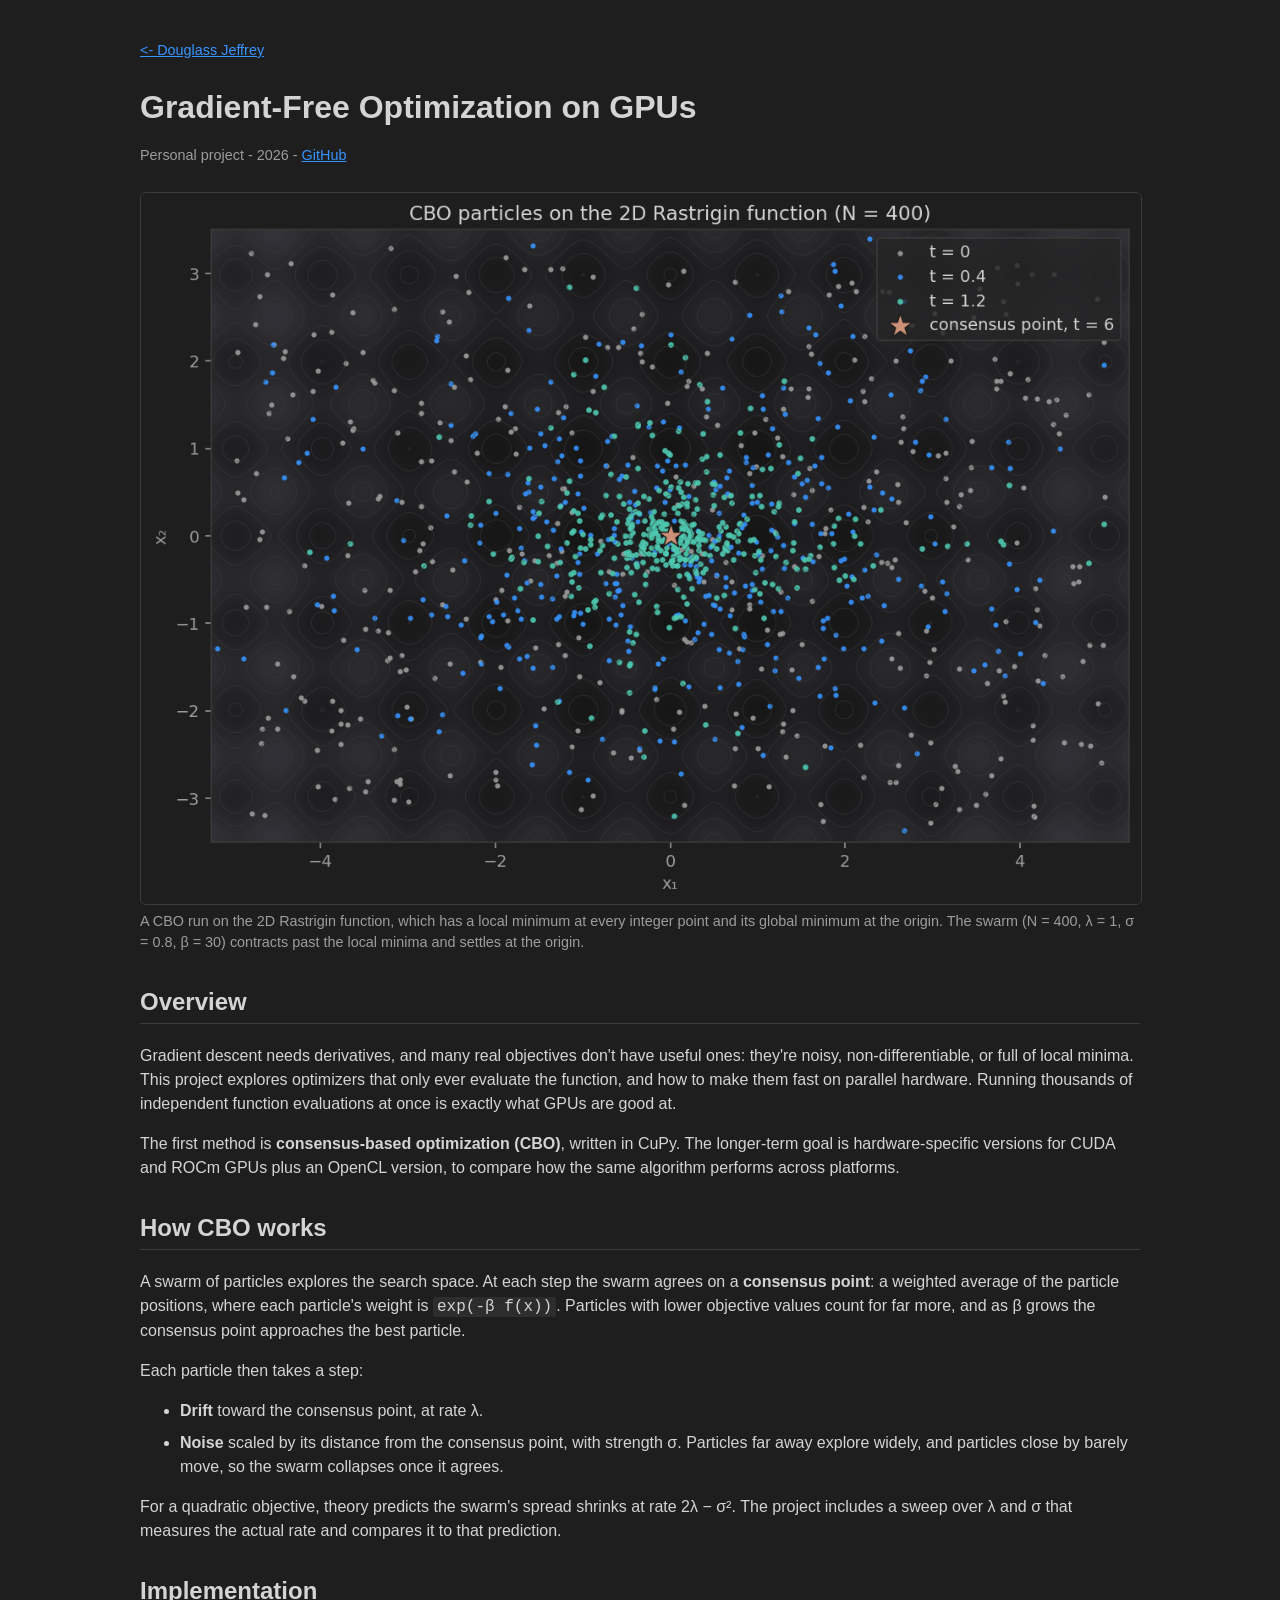
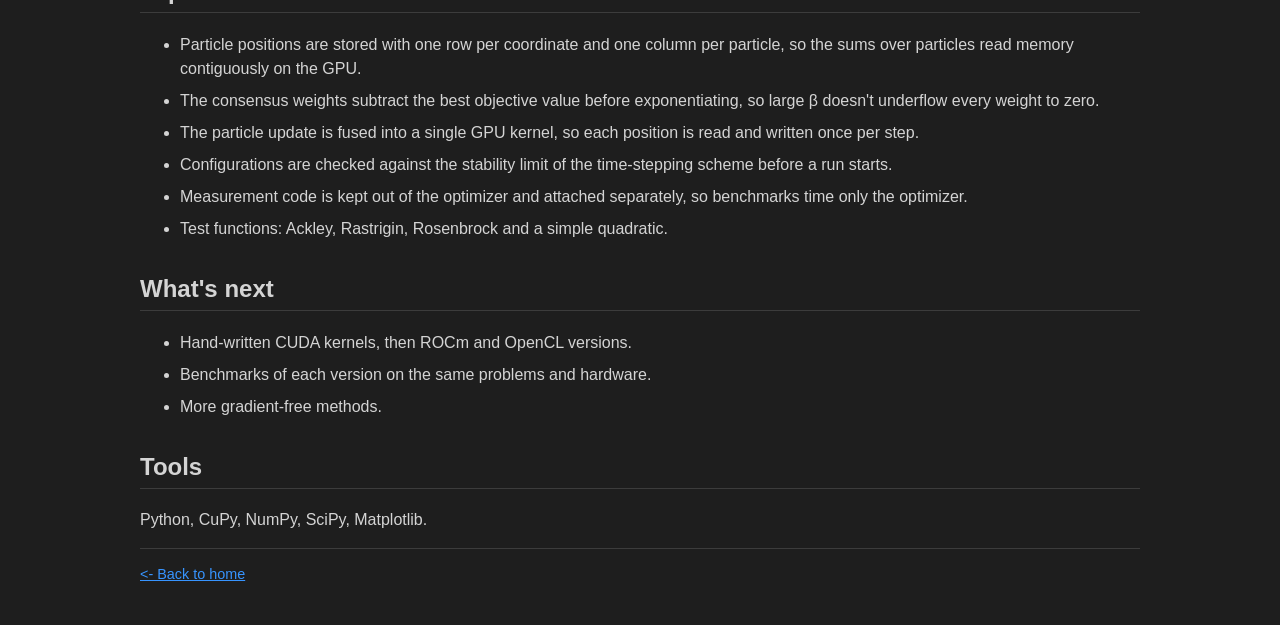
==== projects/gradient-free-optimization.html @ 3866122e "commit for qml proj" ====
<!DOCTYPE html>
<html lang="en">
<head>
  <meta charset="utf-8">
  <meta name="viewport" content="width=device-width, initial-scale=1">
  <title>Gradient-Free Optimization on GPUs - Douglass Jeffrey</title>
  <link rel="stylesheet" href="../style.css">
</head>
<body>

  <p class="small"><a href="../index.html"> <- Douglass Jeffrey</a></p>

  <h1>Gradient-Free Optimization on GPUs</h1>
  <p class="small">
    Personal project - 2026 -
    <a href="https://github.com/Douglass-Jeffrey/gradient_free_optimization">GitHub</a>
  </p>

  <figure>
    <img src="../images/gfo-cbo-run.png" width="1182" height="840" alt="Particles on the Rastrigin function contracting over time from a wide spread onto the global minimum at the origin">
    <figcaption>
      A CBO run on the 2D Rastrigin function, which has a local minimum at every integer point and its global
      minimum at the origin. The swarm (N = 400, &lambda; = 1, &sigma; = 0.8, &beta; = 30) contracts past the local
      minima and settles at the origin.
    </figcaption>
  </figure>

  <h2>Overview</h2>
  <p>
    Gradient descent needs derivatives, and many real objectives don't have useful ones: they're noisy,
    non-differentiable, or full of local minima. This project explores optimizers that only ever evaluate the
    function, and how to make them fast on parallel hardware. Running thousands of independent function
    evaluations at once is exactly what GPUs are good at.
  </p>
  <p>
    The first method is <b>consensus-based optimization (CBO)</b>, written in CuPy. The longer-term goal is
    hardware-specific versions for CUDA and ROCm GPUs plus an OpenCL version, to compare how the same algorithm
    performs across platforms.
  </p>

  <h2>How CBO works</h2>
  <p>
    A swarm of particles explores the search space. At each step the swarm agrees on a <b>consensus point</b>:
    a weighted average of the particle positions, where each particle's weight is
    <code>exp(-&beta; f(x))</code>. Particles with lower objective values count for far more, and as &beta; grows
    the consensus point approaches the best particle.
  </p>
  <p>Each particle then takes a step:</p>
  <ul>
    <li><b>Drift</b> toward the consensus point, at rate &lambda;.</li>
    <li><b>Noise</b> scaled by its distance from the consensus point, with strength &sigma;. Particles far away
      explore widely, and particles close by barely move, so the swarm collapses once it agrees.</li>
  </ul>
  <p>
    For a quadratic objective, theory predicts the swarm's spread shrinks at rate 2&lambda; &minus; &sigma;&sup2;.
    The project includes a sweep over &lambda; and &sigma; that measures the actual rate and compares it to that prediction.
  </p>

  <h2>Implementation</h2>
  <ul>
    <li>Particle positions are stored with one row per coordinate and one column per particle, so the sums over
      particles read memory contiguously on the GPU.</li>
    <li>The consensus weights subtract the best objective value before exponentiating, so large &beta; doesn't
      underflow every weight to zero.</li>
    <li>The particle update is fused into a single GPU kernel, so each position is read and written once per step.</li>
    <li>Configurations are checked against the stability limit of the time-stepping scheme before a run starts.</li>
    <li>Measurement code is kept out of the optimizer and attached separately, so benchmarks time only the optimizer.</li>
    <li>Test functions: Ackley, Rastrigin, Rosenbrock and a simple quadratic.</li>
  </ul>

  <h2>What's next</h2>
  <ul>
    <li>Hand-written CUDA kernels, then ROCm and OpenCL versions.</li>
    <li>Benchmarks of each version on the same problems and hardware.</li>
    <li>More gradient-free methods.</li>
  </ul>

  <h2>Tools</h2>
  <p>Python, CuPy, NumPy, SciPy, Matplotlib.</p>

  <hr>
  <p class="small"><a href="../index.html"> <- Back to home</a></p>

</body>
</html>
---- style.css ----
html { color-scheme: dark; }
body {
  max-width: 1000px;
  margin: 40px auto;
  padding: 0 15px;
  font-family: Verdana, Geneva, Tahoma, sans-serif;
  line-height: 1.5;
  color: #d4d4d4;
  background: #1e1e1e;
}
h1 { margin-bottom: 0; }
h2 { border-bottom: 1px solid #3c3c3c; padding-bottom: 3px; margin-top: 30px; }
a { color: #3794ff; }
.small { color: #9d9d9d; font-size: 0.9em; }
li { margin-bottom: 8px; }
hr { border: 0; border-top: 1px solid #3c3c3c; }

/* Project cards on the home page */
.project { display: flex; gap: 20px; align-items: flex-start; margin: 20px 0 30px; }
.project img {
  width: 260px;
  height: auto;
  aspect-ratio: 3 / 2;
  object-fit: cover;
  flex-shrink: 0;
  border: 1px solid #3c3c3c;
  border-radius: 6px;
}
.project h3 { margin: 0; }
.project p { margin: 4px 0 8px; }

/* TODO(human): on a phone-width screen the 260px image leaves the text a very
   narrow column beside it. Add a @media rule here that changes how .project
   lays out below some screen width. */

/* Project write-up pages */
figure { margin: 25px 0; }
figure img, figure video {
  display: block;
  width: 100%;
  height: auto;
  border: 1px solid #3c3c3c;
  border-radius: 6px;
}
figcaption { color: #9d9d9d; font-size: 0.9em; margin-top: 6px; }
table { border-collapse: collapse; margin: 15px 0; font-variant-numeric: tabular-nums; }
th, td { border: 1px solid #3c3c3c; padding: 5px 10px; text-align: left; }
th { background: #252526; }
/* Wide tables keep a readable width and scroll sideways on narrow screens instead of widening the page. */
.table-scroll { overflow-x: auto; }
.table-scroll table { min-width: 820px; }
code { font-family: Consolas, "Courier New", monospace; background: #2d2d2d; padding: 1px 4px; border-radius: 3px; }
/* Displayed equations scroll sideways on narrow screens; .frac stacks a numerator over a denominator. */
.eq { margin: 15px 0; text-align: center; white-space: nowrap; overflow-x: auto; overflow-y: hidden; }
.frac { display: inline-block; vertical-align: middle; text-align: center; }
.frac > span { display: block; padding: 0 4px; }
.frac > span + span { border-top: 1px solid currentColor; }
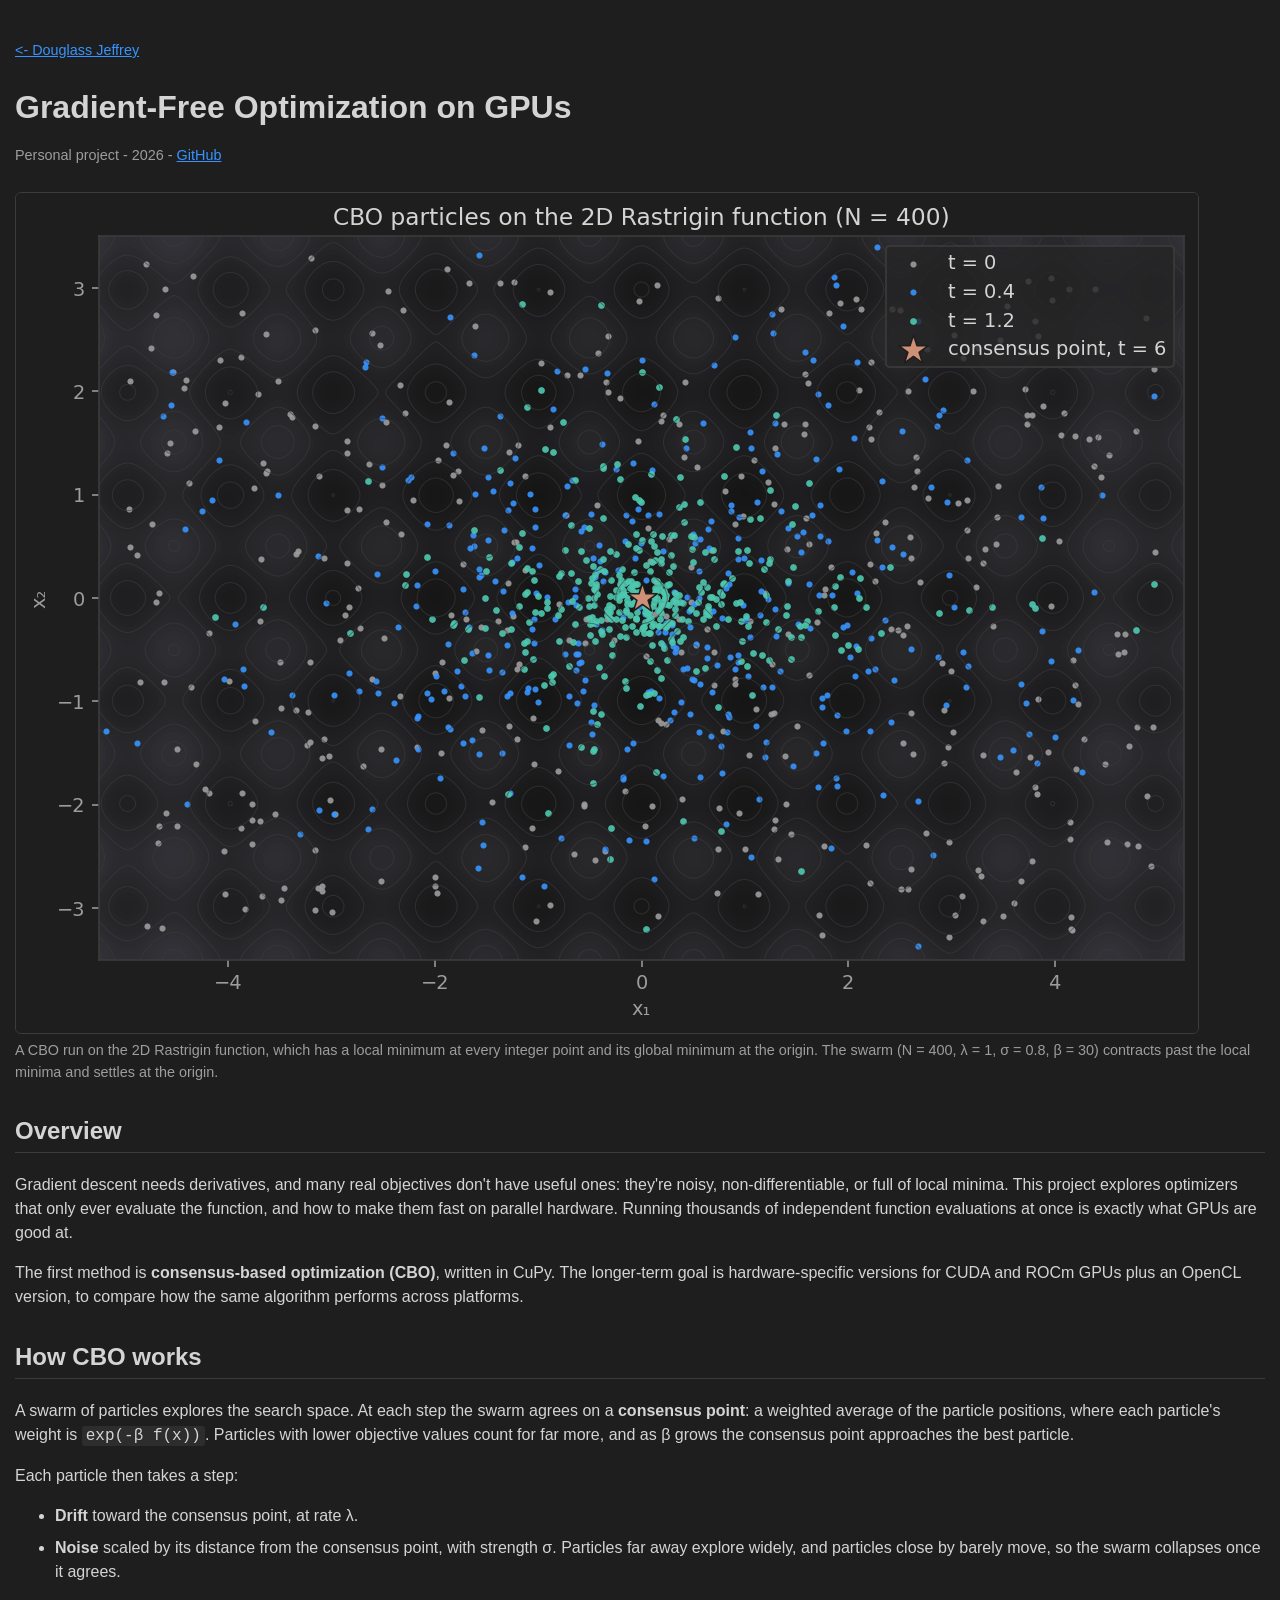
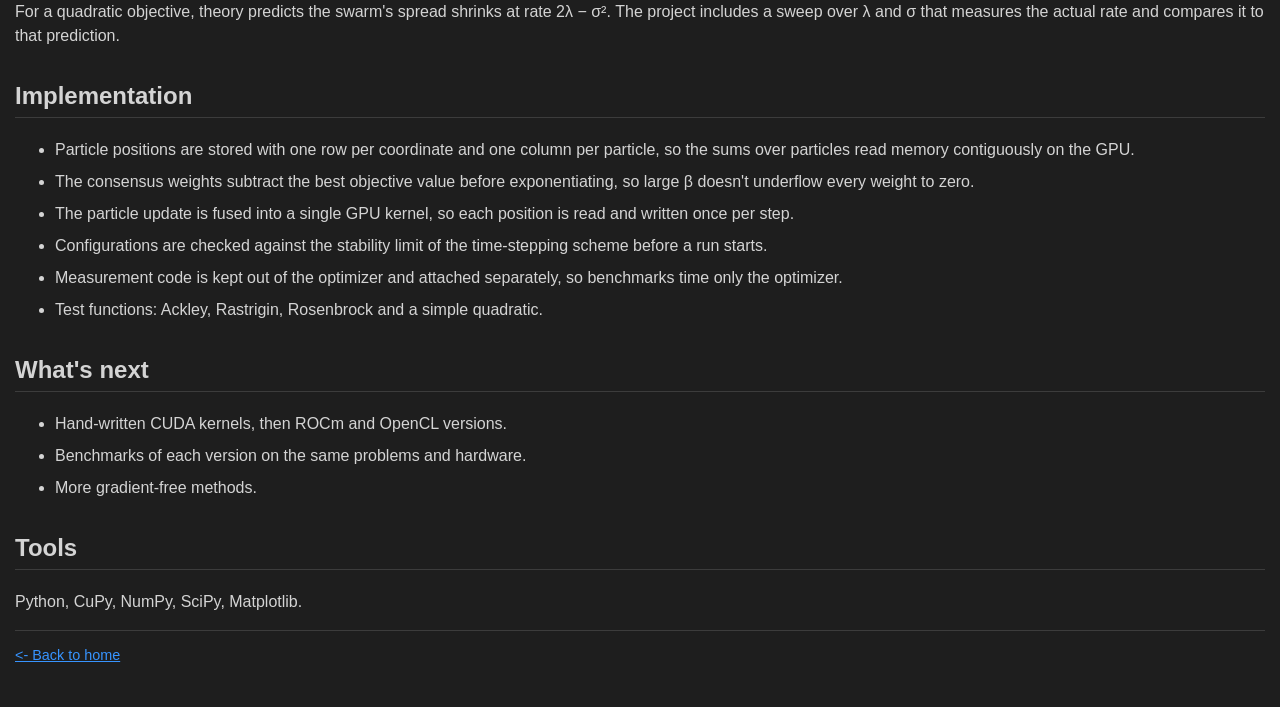
==== commit b99b6342: "changes for polya page, image ordering and formatitng might be broken" ====
--- a/projects/gradient-free-optimization.html
+++ b/projects/gradient-free-optimization.html
@@ -2,7 +2,6 @@
 <html lang="en">
 <head>
   <meta charset="utf-8">
-  <meta name="viewport" content="width=device-width, initial-scale=1">
   <title>Gradient-Free Optimization on GPUs - Douglass Jeffrey</title>
   <link rel="stylesheet" href="../style.css">
 </head>
@@ -17,7 +16,7 @@
   </p>
 
   <figure>
-    <img src="../images/gfo-cbo-run.png" width="1182" height="840" alt="Particles on the Rastrigin function contracting over time from a wide spread onto the global minimum at the origin">
+    <img src="../images/gradient-free-optimization/gfo-cbo-run.png" width="1182" height="840" alt="Particles on the Rastrigin function contracting over time from a wide spread onto the global minimum at the origin">
     <figcaption>
       A CBO run on the 2D Rastrigin function, which has a local minimum at every integer point and its global
       minimum at the origin. The swarm (N = 400, &lambda; = 1, &sigma; = 0.8, &beta; = 30) contracts past the local
--- a/style.css
+++ b/style.css
@@ -1,6 +1,6 @@
 html { color-scheme: dark; }
 body {
-  max-width: 1000px;
+  max-width: 2000px;
   margin: 40px auto;
   padding: 0 15px;
   font-family: Verdana, Geneva, Tahoma, sans-serif;
@@ -29,15 +29,13 @@
 .project h3 { margin: 0; }
 .project p { margin: 4px 0 8px; }
 
-/* TODO(human): on a phone-width screen the 260px image leaves the text a very
-   narrow column beside it. Add a @media rule here that changes how .project
-   lays out below some screen width. */
-
 /* Project write-up pages */
 figure { margin: 25px 0; }
+/* Images fill the column but are never enlarged past their own size, so charts narrower than the column stay sharp. */
 figure img, figure video {
   display: block;
-  width: 100%;
+  width: auto;
+  max-width: 100%;
   height: auto;
   border: 1px solid #3c3c3c;
   border-radius: 6px;
@@ -46,11 +44,8 @@
 table { border-collapse: collapse; margin: 15px 0; font-variant-numeric: tabular-nums; }
 th, td { border: 1px solid #3c3c3c; padding: 5px 10px; text-align: left; }
 th { background: #252526; }
-/* Wide tables keep a readable width and scroll sideways on narrow screens instead of widening the page. */
-.table-scroll { overflow-x: auto; }
-.table-scroll table { min-width: 820px; }
 code { font-family: Consolas, "Courier New", monospace; background: #2d2d2d; padding: 1px 4px; border-radius: 3px; }
-/* Displayed equations scroll sideways on narrow screens; .frac stacks a numerator over a denominator. */
+/* Displayed equations stay on one line and scroll sideways if too wide; .frac stacks a numerator over a denominator. */
 .eq { margin: 15px 0; text-align: center; white-space: nowrap; overflow-x: auto; overflow-y: hidden; }
 .frac { display: inline-block; vertical-align: middle; text-align: center; }
 .frac > span { display: block; padding: 0 4px; }
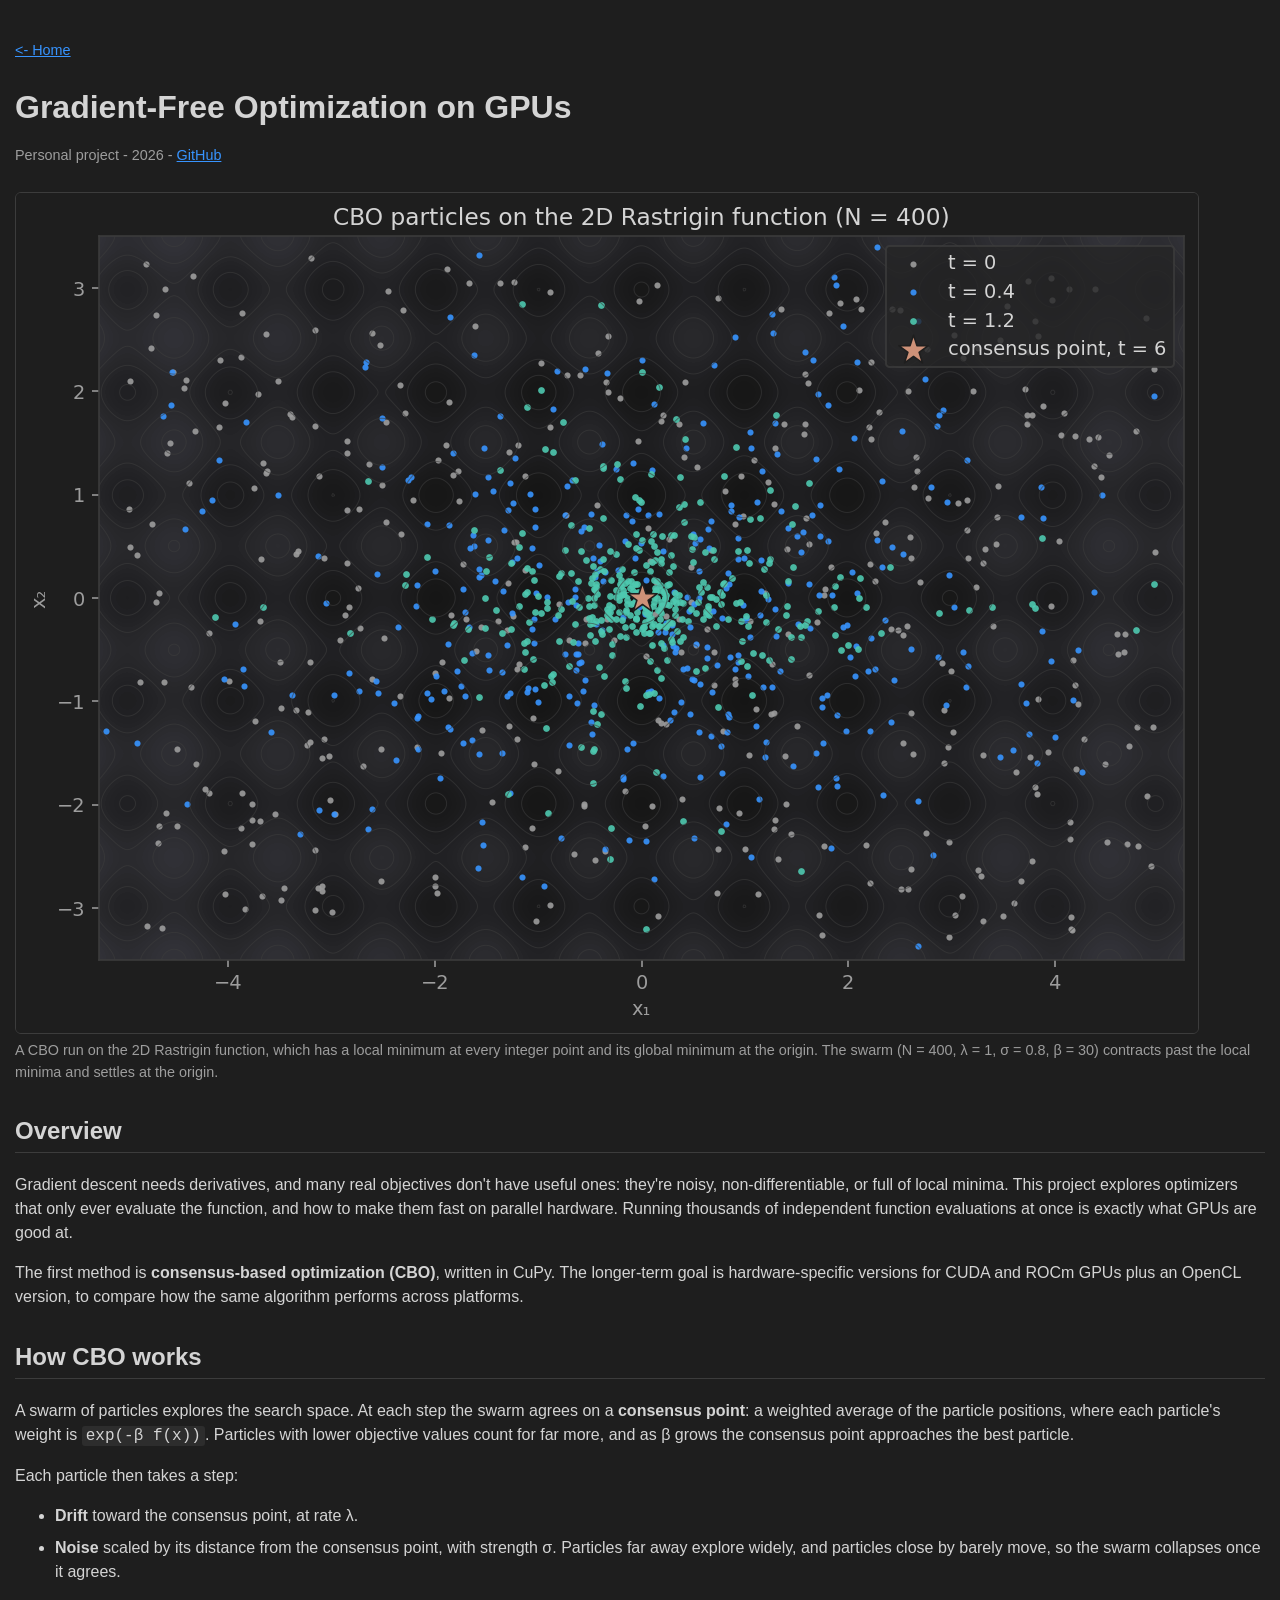
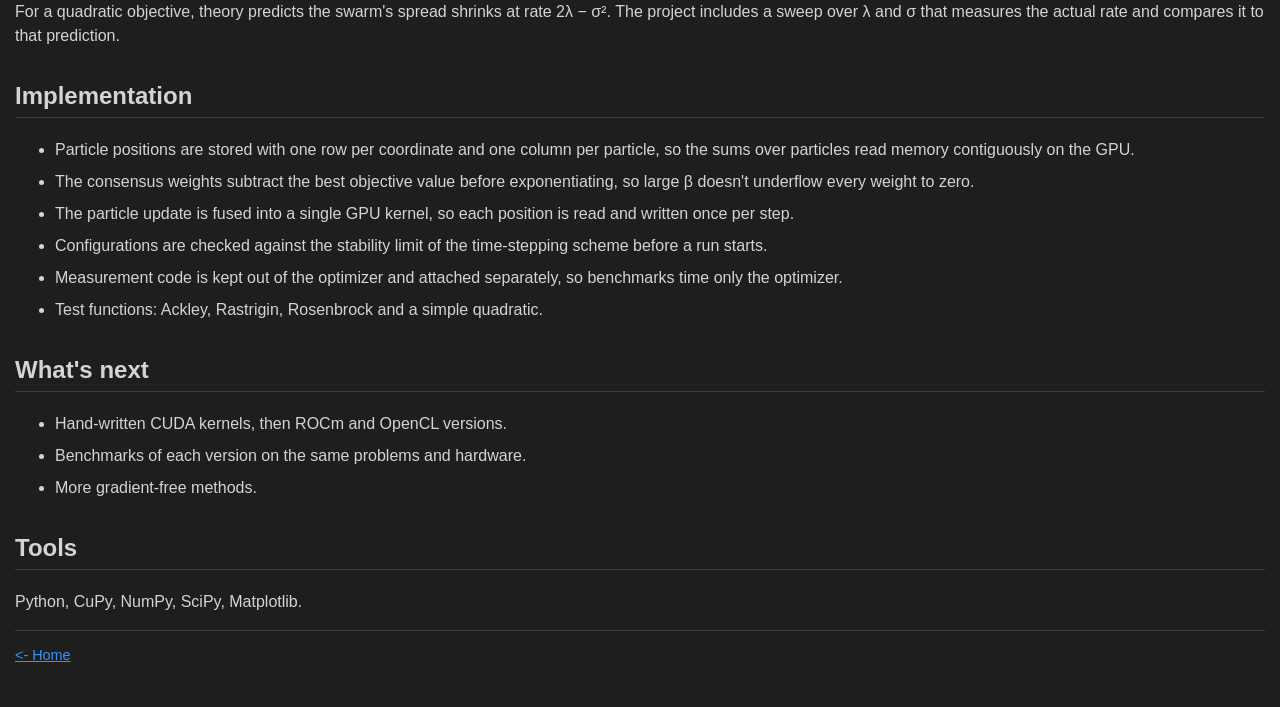
==== commit be24dabf: "more changes for polya" ====
--- a/projects/gradient-free-optimization.html
+++ b/projects/gradient-free-optimization.html
@@ -7,7 +7,7 @@
 </head>
 <body>
 
-  <p class="small"><a href="../index.html"> <- Douglass Jeffrey</a></p>
+  <p class="small"><a href="../index.html"> <- Home</a></p>
 
   <h1>Gradient-Free Optimization on GPUs</h1>
   <p class="small">
@@ -78,7 +78,7 @@
   <p>Python, CuPy, NumPy, SciPy, Matplotlib.</p>
 
   <hr>
-  <p class="small"><a href="../index.html"> <- Back to home</a></p>
+  <p class="small"><a href="../index.html"> <- Home</a></p>
 
 </body>
 </html>
